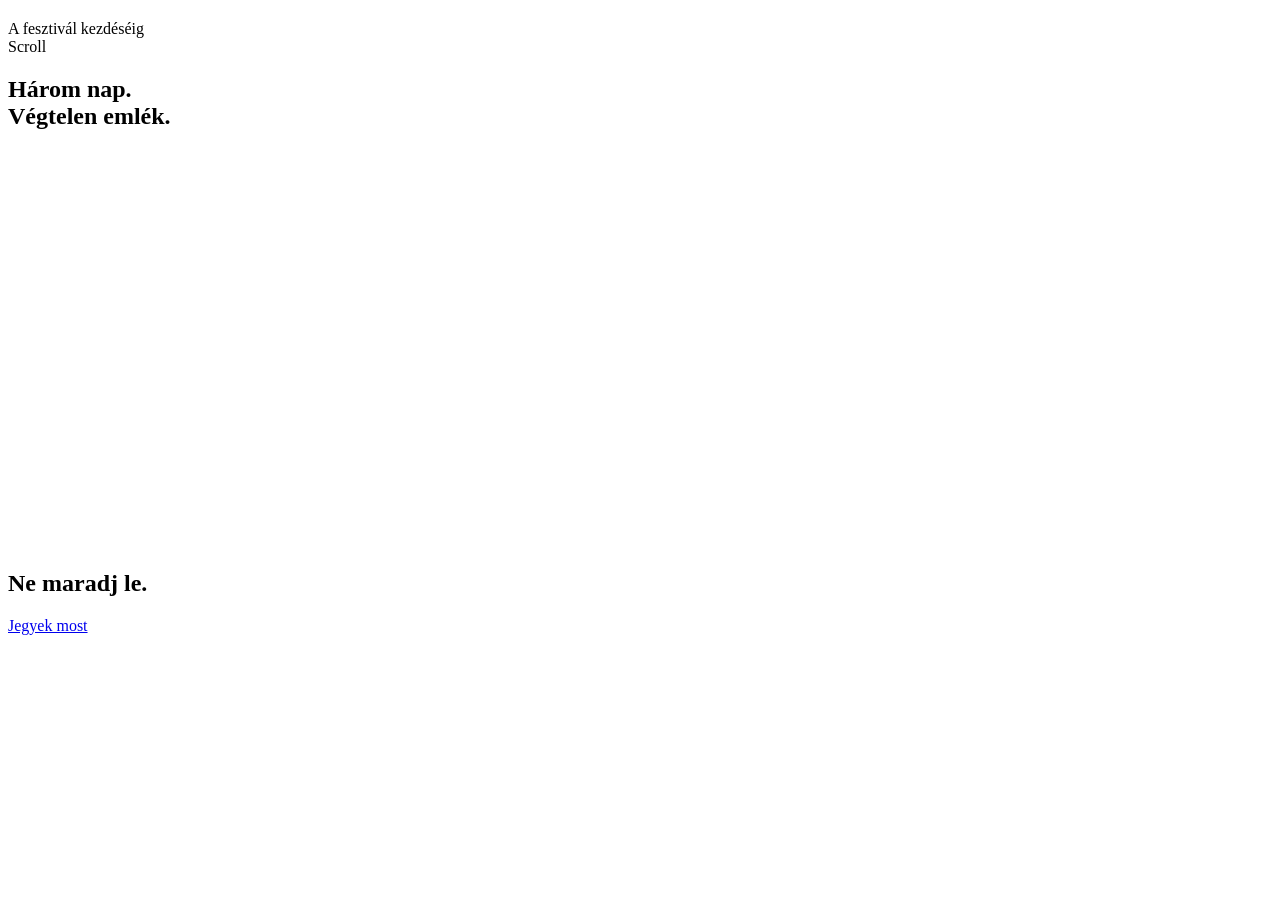
==== index.html @ ccbd346e "Add files via upload" ====
<!DOCTYPE html>
<html lang="hu">
<head>
  <meta charset="UTF-8">
  <meta name="viewport" content="width=device-width, initial-scale=1.0">
  <title>Hegyfeszt 2026 — Kaleidoszkóp Hegy Fesztivál</title>
  <link rel="stylesheet" href="css/global.css">
  <link rel="stylesheet" href="css/home.css">
</head>
<body>

  <!-- Navigation -->
  <nav class="nav" id="nav"></nav>

  <!-- Hero -->
  <section class="hero" id="hero">
    <div class="hero__bg">
      <div class="glow-cranberry" style="top:-100px;left:-100px;"></div>
      <div class="glow-blue" style="bottom:-200px;right:-150px;"></div>
      <div class="hero__grid"></div>
    </div>
    <div class="hero__announce" id="heroAnnounce"></div>
    <div class="container hero__content">
      <div class="hero__eyebrow reveal" style="display: none;">
        <span class="tag tag--cranberry" id="heroEdition"></span>
        <span class="hero__location" id="heroLocation"></span>
      </div>
      <div class="hero__main">
        <h1 class="hero__headline reveal reveal-delay-1" id="heroHeadline"></h1>
        <div class="hero__side">
          <p class="hero__sub reveal reveal-delay-2" id="heroSub" style="display: none;"></p>
          <div class="hero__ctas reveal reveal-delay-3" id="heroCtas"></div>
          <div class="hero__countdown-inline reveal reveal-delay-4" id="heroCountdownInline">
            <div class="countdown__inner">
              <div class="countdown__label">A fesztivál kezdéséig</div>
              <div class="countdown__units" id="countdownUnitsInline"></div>
            </div>
          </div>
        </div>
      </div>
    </div>
    <div class="hero__scroll">
      <span>Scroll</span>
      <div class="hero__scroll-line"></div>
    </div>
  </section>

  <!-- Features -->
  <section class="features">
    <div class="container">
      <div class="features__header">
        <h2 class="features__title reveal reveal-delay-1">Három nap.<br><span class="serif">Végtelen emlék.</span></h2>
      </div>
      <div class="features__grid reveal reveal-delay-2" id="featuresGrid"></div>
    </div>
  </section>

  <!-- CTA Band -->
  <section class="cta-band">
    <div class="glow-cranberry" style="top:50%;left:50%;transform:translate(-50%,-50%);width:700px;height:400px;"></div>
    <div class="container cta-band__inner reveal">
      <div class="cta-band__text">
        <h2 class="cta-band__title">Ne maradj le.</h2>
      </div>
      <a class="btn btn--primary" href="tickets.html">Jegyek most</a>
    </div>
  </section>

  <!-- Footer -->
  <footer class="footer" id="footer"></footer>

  <!-- Scripts -->
  <script src="data/site.js"></script>
  <script src="data/home.js"></script>
  <script src="js/global.js"></script>
  <script src="js/home.js"></script>
</body>
</html>
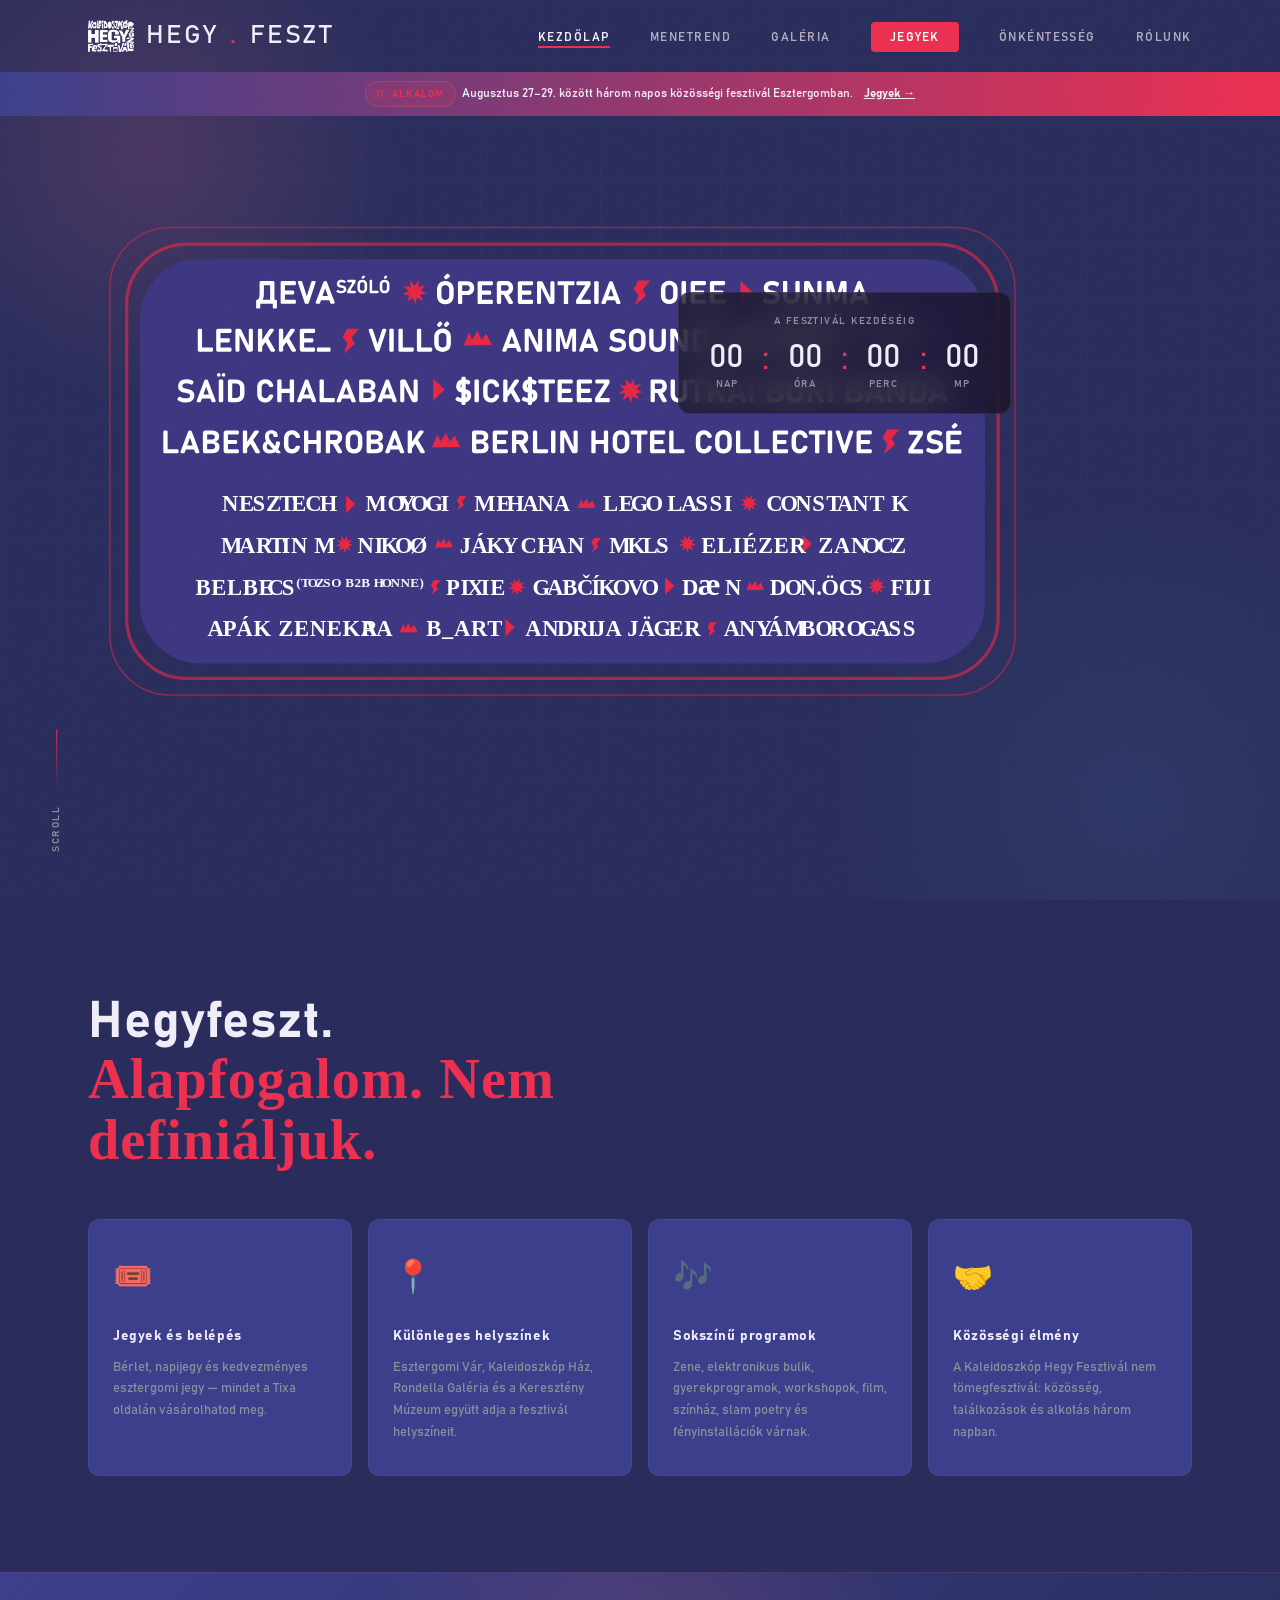
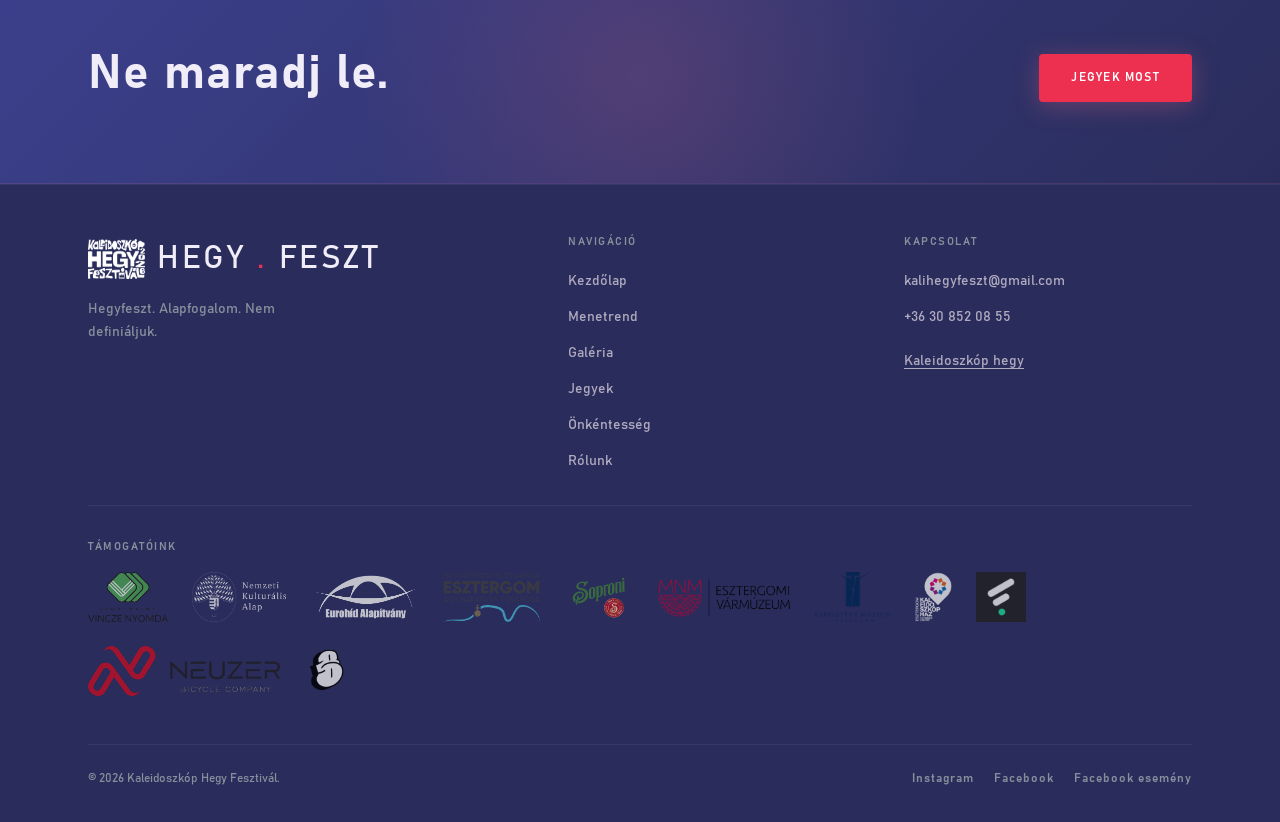
==== commit bc5ac622: "modified schedule, logos, texts" ====
--- a/index.html
+++ b/index.html
@@ -3,7 +3,7 @@
 <head>
   <meta charset="UTF-8">
   <meta name="viewport" content="width=device-width, initial-scale=1.0">
-  <title>Hegyfeszt 2026 — Kaleidoszkóp Hegy Fesztivál</title>
+  <title></title>
   <link rel="stylesheet" href="css/global.css">
   <link rel="stylesheet" href="css/home.css">
 </head>
@@ -32,7 +32,7 @@
           <div class="hero__ctas reveal reveal-delay-3" id="heroCtas"></div>
           <div class="hero__countdown-inline reveal reveal-delay-4" id="heroCountdownInline">
             <div class="countdown__inner">
-              <div class="countdown__label">A fesztivál kezdéséig</div>
+              <div class="countdown__label" id="heroCountdownLabel"></div>
               <div class="countdown__units" id="countdownUnitsInline"></div>
             </div>
           </div>
@@ -40,7 +40,7 @@
       </div>
     </div>
     <div class="hero__scroll">
-      <span>Scroll</span>
+      <span id="heroScrollLabel"></span>
       <div class="hero__scroll-line"></div>
     </div>
   </section>
@@ -49,7 +49,7 @@
   <section class="features">
     <div class="container">
       <div class="features__header">
-        <h2 class="features__title reveal reveal-delay-1">Három nap.<br><span class="serif">Végtelen emlék.</span></h2>
+        <h2 class="features__title reveal reveal-delay-1" id="featuresTitle"></h2>
       </div>
       <div class="features__grid reveal reveal-delay-2" id="featuresGrid"></div>
     </div>
@@ -60,9 +60,9 @@
     <div class="glow-cranberry" style="top:50%;left:50%;transform:translate(-50%,-50%);width:700px;height:400px;"></div>
     <div class="container cta-band__inner reveal">
       <div class="cta-band__text">
-        <h2 class="cta-band__title">Ne maradj le.</h2>
+        <h2 class="cta-band__title" id="ctaBandTitle"></h2>
       </div>
-      <a class="btn btn--primary" href="tickets.html">Jegyek most</a>
+      <a class="btn btn--primary" href="tickets.html" id="ctaBandLink"></a>
     </div>
   </section>
 
--- a/css/global.css
+++ b/css/global.css
@@ -0,0 +1,564 @@
+/* ============================================================
+   NOVA FEST — Global Styles
+   ============================================================ */
+
+@font-face {
+  font-family: 'Bahnschrift';
+  src: url('../bahnschrift.ttf') format('truetype');
+}
+
+@import url('https://fonts.googleapis.com/css2?family=Bebas+Neue&family=Instrument+Serif:ital@0;1&family=DM+Sans:wght@300;400;500;600&display=swap');
+
+/* ---------- CSS Variables ---------- */
+:root {
+  --steel:    #3c408c;
+  --cranberry:#ed2f50;
+  --gray:     #86909c;
+  --blue:     #3c408c;
+
+  --steel-light: #4a4fa0;
+  --steel-dark:  #2a2d5c;
+  --cranberry-dim: rgba(237,47,80,0.15);
+  --blue-dim:     rgba(60,64,140,0.15);
+
+  /* Accent colors for artists */
+  --accent-cranberry: #ed2f50;
+  --accent-violet:    #9d4edd;
+  --accent-orange:    #ff9500;
+  --accent-teal:      #2dd4bf;
+  --accent-emerald:   #10b981;
+  --accent-indigo:    #6366f1;
+  --accent-slate:     #64748b;
+  --accent-pink:      #ec4899;
+  --accent-amber:     #f59e0b;
+  --accent-red:       #ef4444;
+  --accent-sky:       #0ea5e9;
+  --accent-forest:    #059669;
+
+  --text-primary:   #f0edf8;
+  --text-secondary: #b0aabf;
+  --text-muted:     #86909c;
+
+  --font-display: 'Bahnschrift', 'Bebas Neue', sans-serif;
+  --font-serif:   'Instrument Serif', serif;
+  --font-body:    'Bahnschrift', 'DM Sans', sans-serif;
+
+  --nav-height: 72px;
+  --max-w: 1200px;
+  --radius: 4px;
+  --radius-lg: 12px;
+
+  --ease-out-expo: cubic-bezier(0.16, 1, 0.3, 1);
+}
+
+/* ---------- Reset ---------- */
+*, *::before, *::after { box-sizing: border-box; margin: 0; padding: 0; }
+
+html {
+  font-size: 16px;
+  scroll-behavior: smooth;
+  -webkit-font-smoothing: antialiased;
+}
+
+body {
+  background: var(--steel-dark);
+  color: var(--text-primary);
+  font-family: var(--font-body);
+  font-weight: 400;
+  line-height: 1.65;
+  overflow-x: hidden;
+}
+
+img { display: block; max-width: 100%; }
+a   { color: inherit; text-decoration: none; }
+button { cursor: pointer; border: none; background: none; font-family: inherit; }
+ul { list-style: none; }
+
+/* ---------- Typography ---------- */
+h1, h2, h3, h4 {
+  font-family: var(--font-display);
+  letter-spacing: 0.02em;
+  line-height: 1;
+}
+
+.serif { font-family: var(--font-serif); }
+
+/* ---------- Layout helpers ---------- */
+.container {
+  width: 100%;
+  max-width: var(--max-w);
+  margin: 0 auto;
+  padding: 0 clamp(1rem, 5vw, 3rem);
+}
+
+section { padding: clamp(3rem, 8vw, 6rem) 0; }
+
+/* ---------- Noise texture overlay ---------- */
+body::before {
+  content: '';
+  position: fixed;
+  inset: 0;
+  pointer-events: none;
+  z-index: 9999;
+  opacity: 0.025;
+  background-image: url("data:image/svg+xml,%3Csvg viewBox='0 0 200 200' xmlns='http://www.w3.org/2000/svg'%3E%3Cfilter id='n'%3E%3CfeTurbulence type='fractalNoise' baseFrequency='0.9' numOctaves='4'/%3E%3C/filter%3E%3Crect width='100%25' height='100%25' filter='url(%23n)'/%3E%3C/svg%3E");
+  background-size: 200px;
+}
+
+/* ---------- Navigation ---------- */
+.nav {
+  position: fixed;
+  top: 0; left: 0; right: 0;
+  z-index: 1000;
+  height: var(--nav-height);
+  display: flex;
+  align-items: center;
+  transition: background 0.4s ease, box-shadow 0.4s ease;
+}
+
+.nav.scrolled {
+  background: rgba(19,15,30,0.92);
+  backdrop-filter: blur(20px);
+  -webkit-backdrop-filter: blur(20px);
+  box-shadow: 0 1px 0 rgba(218,97,124,0.15);
+}
+
+.nav__inner {
+  width: 100%;
+  max-width: var(--max-w);
+  margin: 0 auto;
+  padding: 0 clamp(1rem, 5vw, 3rem);
+  display: flex;
+  align-items: center;
+  justify-content: space-between;
+}
+
+.nav__logo {
+  font-family: var(--font-display);
+  font-size: 1.6rem;
+  letter-spacing: 0.08em;
+  color: var(--text-primary);
+  transition: color 0.2s;
+  display: flex;
+  align-items: center;
+  gap: 0.75rem;
+}
+
+.nav__logo img {
+  height: 32px;
+  width: auto;
+}
+
+.nav__logo span { color: var(--cranberry); }
+
+.nav__links {
+  display: flex;
+  gap: 2.5rem;
+  align-items: center;
+}
+
+.nav__link {
+  font-size: 0.78rem;
+  font-weight: 600;
+  letter-spacing: 0.12em;
+  text-transform: uppercase;
+  color: var(--text-secondary);
+  position: relative;
+  transition: color 0.2s;
+}
+
+.nav__link::after {
+  content: '';
+  position: absolute;
+  bottom: -4px; left: 0;
+  width: 0; height: 2px;
+  background: var(--cranberry);
+  transition: width 0.3s var(--ease-out-expo);
+}
+
+.nav__link:hover, .nav__link.active { color: var(--text-primary); }
+.nav__link:hover::after, .nav__link.active::after { width: 100%; }
+
+.nav__cta {
+  font-size: 0.75rem;
+  font-weight: 600;
+  letter-spacing: 0.1em;
+  text-transform: uppercase;
+  padding: 0.55rem 1.2rem;
+  background: var(--cranberry);
+  color: #fff;
+  border-radius: var(--radius);
+  transition: background 0.2s, transform 0.2s;
+}
+
+.nav__cta:hover { background: #e8748d; transform: translateY(-1px); }
+
+.nav__burger {
+  display: none;
+  flex-direction: column;
+  gap: 5px;
+  padding: 6px;
+}
+
+.nav__burger span {
+  display: block;
+  width: 24px;
+  height: 2px;
+  background: var(--text-primary);
+  border-radius: 2px;
+  transition: transform 0.3s, opacity 0.3s;
+}
+
+/* ---------- Mobile nav ---------- */
+@media (max-width: 768px) {
+  .nav__links { display: none; }
+  .nav__burger { display: flex; }
+
+  .nav__links.open {
+    display: flex;
+    flex-direction: column;
+    position: fixed;
+    top: var(--nav-height); left: 0; right: 0;
+    background: rgba(19,15,30,0.97);
+    backdrop-filter: blur(24px);
+    padding: 2rem;
+    gap: 1.5rem;
+    border-top: 1px solid rgba(218,97,124,0.2);
+  }
+
+  .nav__link { font-size: 1rem; }
+  .nav__cta  { align-self: flex-start; }
+}
+
+/* ---------- Buttons ---------- */
+.btn {
+  display: inline-flex;
+  align-items: center;
+  gap: 0.5rem;
+  font-family: var(--font-body);
+  font-size: 0.78rem;
+  font-weight: 600;
+  letter-spacing: 0.1em;
+  text-transform: uppercase;
+  padding: 0.85rem 2rem;
+  border-radius: var(--radius);
+  transition: transform 0.2s, box-shadow 0.2s, background 0.2s, color 0.2s;
+  cursor: pointer;
+}
+
+.btn:hover { transform: translateY(-2px); }
+
+.btn--primary {
+  background: var(--cranberry);
+  color: #fff;
+  box-shadow: 0 4px 24px rgba(218,97,124,0.35);
+}
+.btn--primary:hover { background: #e8748d; box-shadow: 0 6px 32px rgba(218,97,124,0.5); }
+
+.btn--secondary {
+  background: transparent;
+  color: var(--text-primary);
+  border: 1.5px solid rgba(240,237,248,0.25);
+}
+.btn--secondary:hover {
+  border-color: var(--text-primary);
+  box-shadow: 0 4px 20px rgba(240,237,248,0.08);
+}
+
+.btn--blue {
+  background: var(--blue);
+  color: #fff;
+  box-shadow: 0 4px 24px rgba(62,112,159,0.35);
+}
+.btn--blue:hover { background: #4d83b5; box-shadow: 0 6px 32px rgba(62,112,159,0.5); }
+
+.btn--ghost {
+  background: transparent;
+  color: var(--cranberry);
+  border: 1.5px solid var(--cranberry);
+  padding: 0.6rem 1.4rem;
+}
+.btn--ghost:hover { background: var(--cranberry-dim); }
+
+.btn--sm { font-size: 0.7rem; padding: 0.55rem 1.2rem; }
+
+/* ---------- Section labels ---------- */
+.section-label {
+  display: inline-flex;
+  align-items: center;
+  gap: 0.5rem;
+  font-size: 0.68rem;
+  font-weight: 600;
+  letter-spacing: 0.18em;
+  text-transform: uppercase;
+  color: var(--cranberry);
+  margin-bottom: 1rem;
+}
+
+.section-label::before {
+  content: '';
+  width: 24px;
+  height: 1.5px;
+  background: var(--cranberry);
+}
+
+/* ---------- Page header (sub-pages) ---------- */
+.page-header {
+  padding-top: calc(var(--nav-height) + 4rem);
+  padding-bottom: 3rem;
+  text-align: center;
+  background: linear-gradient(180deg, var(--steel-dark) 0%, var(--steel) 100%);
+  position: relative;
+  overflow: hidden;
+}
+
+.page-header::after {
+  content: '';
+  position: absolute;
+  bottom: 0; left: 0; right: 0;
+  height: 1px;
+  background: linear-gradient(90deg, transparent, var(--cranberry), transparent);
+}
+
+.page-header__title {
+  font-size: clamp(3.5rem, 10vw, 7rem);
+  color: var(--text-primary);
+}
+
+.page-header__sub {
+  font-size: 1rem;
+  color: var(--text-muted);
+  margin-top: 0.75rem;
+}
+
+/* ---------- Divider ---------- */
+.divider {
+  width: 100%;
+  height: 1px;
+  background: linear-gradient(90deg, transparent, rgba(134,144,156,0.2), transparent);
+  margin: 0;
+}
+
+/* ---------- Tag / badge ---------- */
+.tag {
+  display: inline-block;
+  font-size: 0.62rem;
+  font-weight: 600;
+  letter-spacing: 0.12em;
+  text-transform: uppercase;
+  padding: 0.25rem 0.65rem;
+  border-radius: 100px;
+  background: var(--blue-dim);
+  color: var(--blue);
+  border: 1px solid rgba(62,112,159,0.3);
+}
+
+.tag--cranberry {
+  background: var(--cranberry-dim);
+  color: var(--cranberry);
+  border-color: rgba(218,97,124,0.3);
+}
+
+.tag--gray {
+  background: rgba(134,144,156,0.12);
+  color: var(--gray);
+  border-color: rgba(134,144,156,0.25);
+}
+
+/* ---------- Cards ---------- */
+.card {
+  background: var(--steel);
+  border: 1px solid rgba(240,237,248,0.06);
+  border-radius: var(--radius-lg);
+  overflow: hidden;
+  transition: transform 0.3s var(--ease-out-expo), box-shadow 0.3s;
+}
+
+.card:hover {
+  transform: translateY(-4px);
+  box-shadow: 0 16px 40px rgba(0,0,0,0.4);
+}
+
+/* ---------- Footer ---------- */
+.footer {
+  background: var(--steel-dark);
+  border-top: 1px solid rgba(240,237,248,0.06);
+  padding: 3rem 0 2rem;
+}
+
+.footer__inner {
+  display: grid;
+  grid-template-columns: 1.5fr 1fr 1fr;
+  gap: 3rem;
+}
+
+.footer__logo {
+  font-family: var(--font-display);
+  font-size: 2rem;
+  letter-spacing: 0.08em;
+  margin-bottom: 0.75rem;
+  display: flex;
+  align-items: center;
+  gap: 0.75rem;
+}
+
+.footer__logo img {
+  height: 40px;
+  width: auto;
+}
+
+.footer__logo span { color: var(--cranberry); }
+
+.footer__desc {
+  font-size: 0.85rem;
+  color: var(--text-muted);
+  line-height: 1.7;
+  max-width: 26ch;
+}
+
+.footer__heading {
+  font-family: var(--font-body);
+  font-size: 0.68rem;
+  font-weight: 600;
+  letter-spacing: 0.14em;
+  text-transform: uppercase;
+  color: var(--gray);
+  margin-bottom: 1rem;
+}
+
+.footer__links {
+  display: flex;
+  flex-direction: column;
+  gap: 0.6rem;
+}
+
+.footer__link {
+  font-size: 0.875rem;
+  color: var(--text-secondary);
+  transition: color 0.2s;
+}
+
+.footer__link:hover { color: var(--cranberry); }
+
+.site-location-link {
+  text-decoration: underline;
+  text-underline-offset: 0.18em;
+}
+
+.footer__bottom {
+  margin-top: 3rem;
+  padding-top: 1.5rem;
+  border-top: 1px solid rgba(240,237,248,0.06);
+  display: flex;
+  justify-content: space-between;
+  align-items: center;
+  flex-wrap: wrap;
+  gap: 1rem;
+}
+
+.footer__copy {
+  font-size: 0.78rem;
+  color: var(--text-muted);
+}
+
+.footer__social {
+  display: flex;
+  gap: 1.25rem;
+}
+
+.footer__social a {
+  font-size: 0.78rem;
+  font-weight: 600;
+  letter-spacing: 0.08em;
+  color: var(--text-muted);
+  transition: color 0.2s;
+}
+
+.footer__social a:hover { color: var(--cranberry); }
+
+.footer__sponsors {
+  margin-top: 2rem;
+  padding-top: 2rem;
+  border-top: 1px solid rgba(240,237,248,0.06);
+}
+
+.footer__sponsors-grid {
+  display: flex;
+  flex-wrap: wrap;
+  gap: 1.5rem;
+  align-items: center;
+}
+
+.footer__sponsors-grid a {
+  display: inline-flex;
+  transition: transform 0.2s;
+  cursor: pointer;
+}
+
+.footer__sponsors-grid a:hover {
+  transform: scale(1.08);
+}
+
+.footer__sponsor-logo {
+  height: 50px;
+  width: auto;
+  opacity: 0.8;
+  transition: opacity 0.2s;
+  filter: brightness(0.9);
+}
+
+.footer__sponsor-logo:hover {
+  opacity: 1;
+  filter: brightness(1);
+}
+
+@media (max-width: 768px) {
+  .footer__inner { grid-template-columns: 1fr; gap: 2rem; }
+  .footer__desc { max-width: 100%; }
+  .footer__bottom { flex-direction: column; text-align: center; }
+  .footer__sponsors-grid { gap: 1rem; }
+  .footer__sponsor-logo { height: 40px; }
+}
+
+/* ---------- Reveal animations ---------- */
+.reveal {
+  opacity: 0;
+  transform: translateY(30px);
+  transition: opacity 0.7s var(--ease-out-expo), transform 0.7s var(--ease-out-expo);
+}
+
+.reveal.visible {
+  opacity: 1;
+  transform: translateY(0);
+}
+
+.reveal-delay-1 { transition-delay: 0.1s; }
+.reveal-delay-2 { transition-delay: 0.2s; }
+.reveal-delay-3 { transition-delay: 0.3s; }
+.reveal-delay-4 { transition-delay: 0.4s; }
+
+/* ---------- Glow accent ---------- */
+.glow-cranberry {
+  position: absolute;
+  width: 500px; height: 500px;
+  border-radius: 50%;
+  background: radial-gradient(circle, rgba(218,97,124,0.18) 0%, transparent 70%);
+  pointer-events: none;
+}
+
+.glow-blue {
+  position: absolute;
+  width: 600px; height: 600px;
+  border-radius: 50%;
+  background: radial-gradient(circle, rgba(62,112,159,0.15) 0%, transparent 70%);
+  pointer-events: none;
+}
+
+/* ---------- Scrollbar ---------- */
+::-webkit-scrollbar { width: 6px; }
+::-webkit-scrollbar-track { background: var(--steel-dark); }
+::-webkit-scrollbar-thumb { background: var(--steel-light); border-radius: 3px; }
+::-webkit-scrollbar-thumb:hover { background: var(--gray); }
+
+/* ---------- Selection ---------- */
+::selection { background: var(--cranberry); color: #fff; }
--- a/css/home.css
+++ b/css/home.css
@@ -0,0 +1,431 @@
+/* ============================================================
+   NOVA FEST — Home Page Styles
+   ============================================================ */
+
+/* ---------- Hero ---------- */
+.hero {
+  position: relative;
+  min-height: 100svh;
+  display: flex;
+  flex-direction: column;
+  justify-content: center;
+  overflow: hidden;
+  padding-top: var(--nav-height);
+}
+
+.hero__bg {
+  position: absolute;
+  inset: 0;
+  pointer-events: none;
+}
+
+.hero__grid {
+  position: absolute;
+  inset: 0;
+  background-image:
+    linear-gradient(rgba(240,237,248,0.03) 1px, transparent 1px),
+    linear-gradient(90deg, rgba(240,237,248,0.03) 1px, transparent 1px);
+  background-size: 60px 60px;
+  mask-image: radial-gradient(ellipse 80% 60% at 50% 40%, black 0%, transparent 100%);
+}
+
+/* Announcement banner */
+.hero__announce {
+  position: absolute;
+  top: var(--nav-height);
+  left: 0; right: 0;
+  background: linear-gradient(90deg, var(--blue), var(--cranberry));
+  padding: 0.55rem 1rem;
+  text-align: center;
+  font-size: 0.78rem;
+  font-weight: 500;
+  z-index: 10;
+}
+
+.hero__announce a { font-weight: 700; text-decoration: underline; margin-left: 0.5rem; }
+
+.hero__content {
+  position: relative;
+  z-index: 2;
+  padding-top: 3rem;
+}
+
+.hero__main {
+  display: flex;
+  align-items: center;
+  gap: 1.5rem;
+  flex-wrap: wrap;
+}
+
+.hero__headline {
+  font-size: clamp(2rem, 8vw, 4rem);
+  line-height: 0.92;
+  color: var(--text-primary);
+  flex-shrink: 0;
+  margin-bottom: 0;
+}
+
+.hero__headline img.hero-logo {
+  max-width: 100%;
+  height: auto;
+  width: clamp(520px, 74vw, 1120px);
+  display: block;
+  margin: 0;
+}
+
+.hero__side {
+  position: relative;
+  min-height: 0;
+}
+
+.hero__eyebrow {
+  display: flex;
+  align-items: center;
+  gap: 1rem;
+  margin-bottom: 1.5rem;
+}
+
+.hero__ctas {
+  display: none;
+}
+
+.hero__countdown-inline {
+  position: absolute;
+  right: clamp(1rem, 5vw, 3rem);
+  bottom: 3rem;
+  z-index: 2;
+}
+
+.hero__countdown-inline .countdown__inner {
+  background: rgba(19,15,30,0.7);
+  backdrop-filter: blur(16px);
+  border: 1px solid rgba(240,237,248,0.08);
+  border-radius: var(--radius-lg);
+  padding: 1.25rem 1.75rem;
+  text-align: center;
+}
+
+.countdown__inner {
+  background: rgba(19,15,30,0.7);
+  backdrop-filter: blur(16px);
+  border: 1px solid rgba(240,237,248,0.08);
+  border-radius: var(--radius-lg);
+  padding: 1.25rem 1.75rem;
+  text-align: center;
+}
+
+.countdown__label {
+  font-size: 0.65rem;
+  font-weight: 600;
+  letter-spacing: 0.14em;
+  text-transform: uppercase;
+  color: var(--text-muted);
+  margin-bottom: 0.75rem;
+}
+
+.countdown__units {
+  display: flex;
+  gap: 1rem;
+}
+
+.countdown__unit {
+  display: flex;
+  flex-direction: column;
+  align-items: center;
+  gap: 0.2rem;
+}
+
+.countdown__num {
+  font-family: var(--font-display);
+  font-size: 2rem;
+  line-height: 1;
+  color: var(--text-primary);
+  min-width: 2.2ch;
+}
+
+.countdown__name {
+  font-size: 0.6rem;
+  font-weight: 600;
+  letter-spacing: 0.1em;
+  text-transform: uppercase;
+  color: var(--text-muted);
+}
+
+.countdown__sep {
+  font-family: var(--font-display);
+  font-size: 2rem;
+  line-height: 1;
+  color: var(--cranberry);
+  align-self: flex-start;
+  margin-top: 2px;
+}
+
+/* Scroll indicator */
+.hero__scroll {
+  position: absolute;
+  bottom: 3rem; left: clamp(1rem, 5vw, 3rem);
+  display: flex;
+  align-items: center;
+  gap: 1rem;
+  font-size: 0.65rem;
+  font-weight: 600;
+  letter-spacing: 0.14em;
+  text-transform: uppercase;
+  color: var(--text-muted);
+  z-index: 2;
+  writing-mode: vertical-rl;
+  transform: rotate(180deg);
+}
+
+.hero__scroll-line {
+  width: 1.5px;
+  height: 60px;
+  background: linear-gradient(to top, var(--cranberry), transparent);
+  animation: scrollPulse 2s ease infinite;
+}
+
+@keyframes scrollPulse {
+  0%, 100% { opacity: 0.4; }
+  50% { opacity: 1; }
+}
+
+@media (max-width: 768px) {
+  .hero__scroll { display: none; }
+  .hero__countdown-inline { position: static; margin: 2rem 0 0; }
+  .countdown__inner { display: inline-block; }
+}
+
+/* ---------- Video ---------- */
+.video-section {
+  background: var(--steel);
+  padding: clamp(4rem, 6vw, 6rem) 0;
+}
+
+.video-frame {
+  margin-top: 1.5rem;
+  position: relative;
+  padding-top: 56.25%;
+  overflow: hidden;
+  border-radius: var(--radius-lg);
+  box-shadow: var(--shadow-soft);
+  background: #000;
+}
+
+.video-frame iframe {
+  position: absolute;
+  inset: 0;
+  width: 100%;
+  height: 100%;
+  border: 0;
+}
+
+.home-info {
+  margin-top: 2rem;
+  display: grid;
+  gap: 1rem;
+}
+
+.home-info p {
+  font-size: 1rem;
+  line-height: 1.9;
+  color: var(--text-secondary);
+}
+
+.home-info p:last-child {
+  font-weight: 600;
+}
+
+@media (max-width: 900px) {
+  .home-info { gap: 1.25rem; }
+}
+
+/* ---------- Headliners ---------- */
+.headliners {
+  background: var(--steel);
+  position: relative;
+}
+
+.headliners::before, .headliners::after {
+  content: '';
+  position: absolute;
+  left: 0; right: 0;
+  height: 60px;
+  background: var(--steel-dark);
+  clip-path: polygon(0 0, 100% 60%, 100% 0, 0 0);
+}
+
+.headliners::before { top: 0; }
+.headliners::after  { bottom: 0; transform: scaleY(-1); }
+
+.headliners__grid {
+  display: grid;
+  grid-template-columns: repeat(3, 1fr);
+  gap: 1.5px;
+  background: rgba(240,237,248,0.05);
+  border-radius: var(--radius-lg);
+  overflow: hidden;
+  margin-top: 2rem;
+}
+
+.headliner-card {
+  background: var(--steel);
+  padding: 2.5rem 2rem;
+  position: relative;
+  overflow: hidden;
+  cursor: pointer;
+  text-decoration: none;
+  display: block;
+  transition: background 0.3s;
+}
+
+.headliner-card::before {
+  content: '';
+  position: absolute;
+  top: 0; left: 0; right: 0;
+  height: 3px;
+  background: var(--cranberry);
+  transform: scaleX(0);
+  transform-origin: left;
+  transition: transform 0.4s var(--ease-out-expo);
+}
+
+.headliner-card:hover::before { transform: scaleX(1); }
+.headliner-card:hover { background: var(--steel-light); }
+
+.headliner-card__night {
+  font-size: 0.65rem;
+  font-weight: 600;
+  letter-spacing: 0.14em;
+  text-transform: uppercase;
+  color: var(--cranberry);
+  margin-bottom: 0.75rem;
+}
+
+.headliner-card__name {
+  font-size: clamp(2rem, 4vw, 3rem);
+  color: var(--text-primary);
+  line-height: 0.9;
+  margin-bottom: 0.75rem;
+}
+
+.headliner-card__genre {
+  font-size: 0.82rem;
+  color: var(--text-muted);
+}
+
+.headliner-card__arrow {
+  position: absolute;
+  bottom: 1.5rem; right: 1.5rem;
+  font-size: 1.5rem;
+  color: var(--cranberry);
+  opacity: 0;
+  transform: translate(-4px, 4px);
+  transition: opacity 0.3s, transform 0.3s;
+}
+
+.headliner-card:hover .headliner-card__arrow { opacity: 1; transform: translate(0,0); }
+
+@media (max-width: 768px) {
+  .headliners__grid { grid-template-columns: 1fr; }
+}
+
+/* ---------- Features ---------- */
+.features { background: var(--steel-dark); }
+
+.features__header {
+  display: grid;
+  grid-template-columns: 1fr 1fr;
+  gap: 2rem;
+  align-items: end;
+  margin-bottom: 3rem;
+}
+
+.features__title {
+  font-size: clamp(2rem, 4vw, 3.5rem);
+  line-height: 1.05;
+  color: var(--text-primary);
+}
+
+.features__title .serif {
+  color: var(--cranberry);
+  font-size: 1.1em;
+}
+
+.features__grid {
+  display: grid;
+  grid-template-columns: repeat(4, 1fr);
+  gap: 1rem;
+}
+
+.feature-card {
+  background: var(--steel);
+  border: 1px solid rgba(240,237,248,0.05);
+  border-radius: var(--radius-lg);
+  padding: 2rem 1.5rem;
+  transition: border-color 0.3s, transform 0.3s var(--ease-out-expo);
+}
+
+.feature-card:hover {
+  border-color: rgba(218,97,124,0.3);
+  transform: translateY(-4px);
+}
+
+.feature-card__icon {
+  font-size: 2rem;
+  margin-bottom: 1.25rem;
+}
+
+.feature-card__title {
+  font-family: var(--font-body);
+  font-size: 0.9rem;
+  font-weight: 700;
+  letter-spacing: 0.04em;
+  color: var(--text-primary);
+  margin-bottom: 0.5rem;
+}
+
+.feature-card__body {
+  font-size: 0.82rem;
+  color: var(--text-muted);
+  line-height: 1.65;
+}
+
+@media (max-width: 900px) {
+  .features__header { grid-template-columns: 1fr; }
+  .features__grid   { grid-template-columns: repeat(2, 1fr); }
+}
+
+@media (max-width: 540px) {
+  .features__grid { grid-template-columns: 1fr; }
+}
+
+/* ---------- CTA Band ---------- */
+.cta-band {
+  background: linear-gradient(135deg, var(--steel) 0%, var(--steel-dark) 100%);
+  border-top: 1px solid rgba(218,97,124,0.15);
+  border-bottom: 1px solid rgba(218,97,124,0.15);
+  position: relative;
+  overflow: hidden;
+  padding: clamp(3rem, 6vw, 5rem) 0;
+}
+
+.cta-band__inner {
+  display: flex;
+  align-items: center;
+  justify-content: space-between;
+  gap: 2rem;
+  flex-wrap: wrap;
+  position: relative;
+  z-index: 2;
+}
+
+.cta-band__title {
+  font-size: clamp(2rem, 4vw, 3rem);
+  color: var(--text-primary);
+  margin-bottom: 0.5rem;
+}
+
+.cta-band__sub {
+  font-size: 1rem;
+  color: var(--text-muted);
+}
